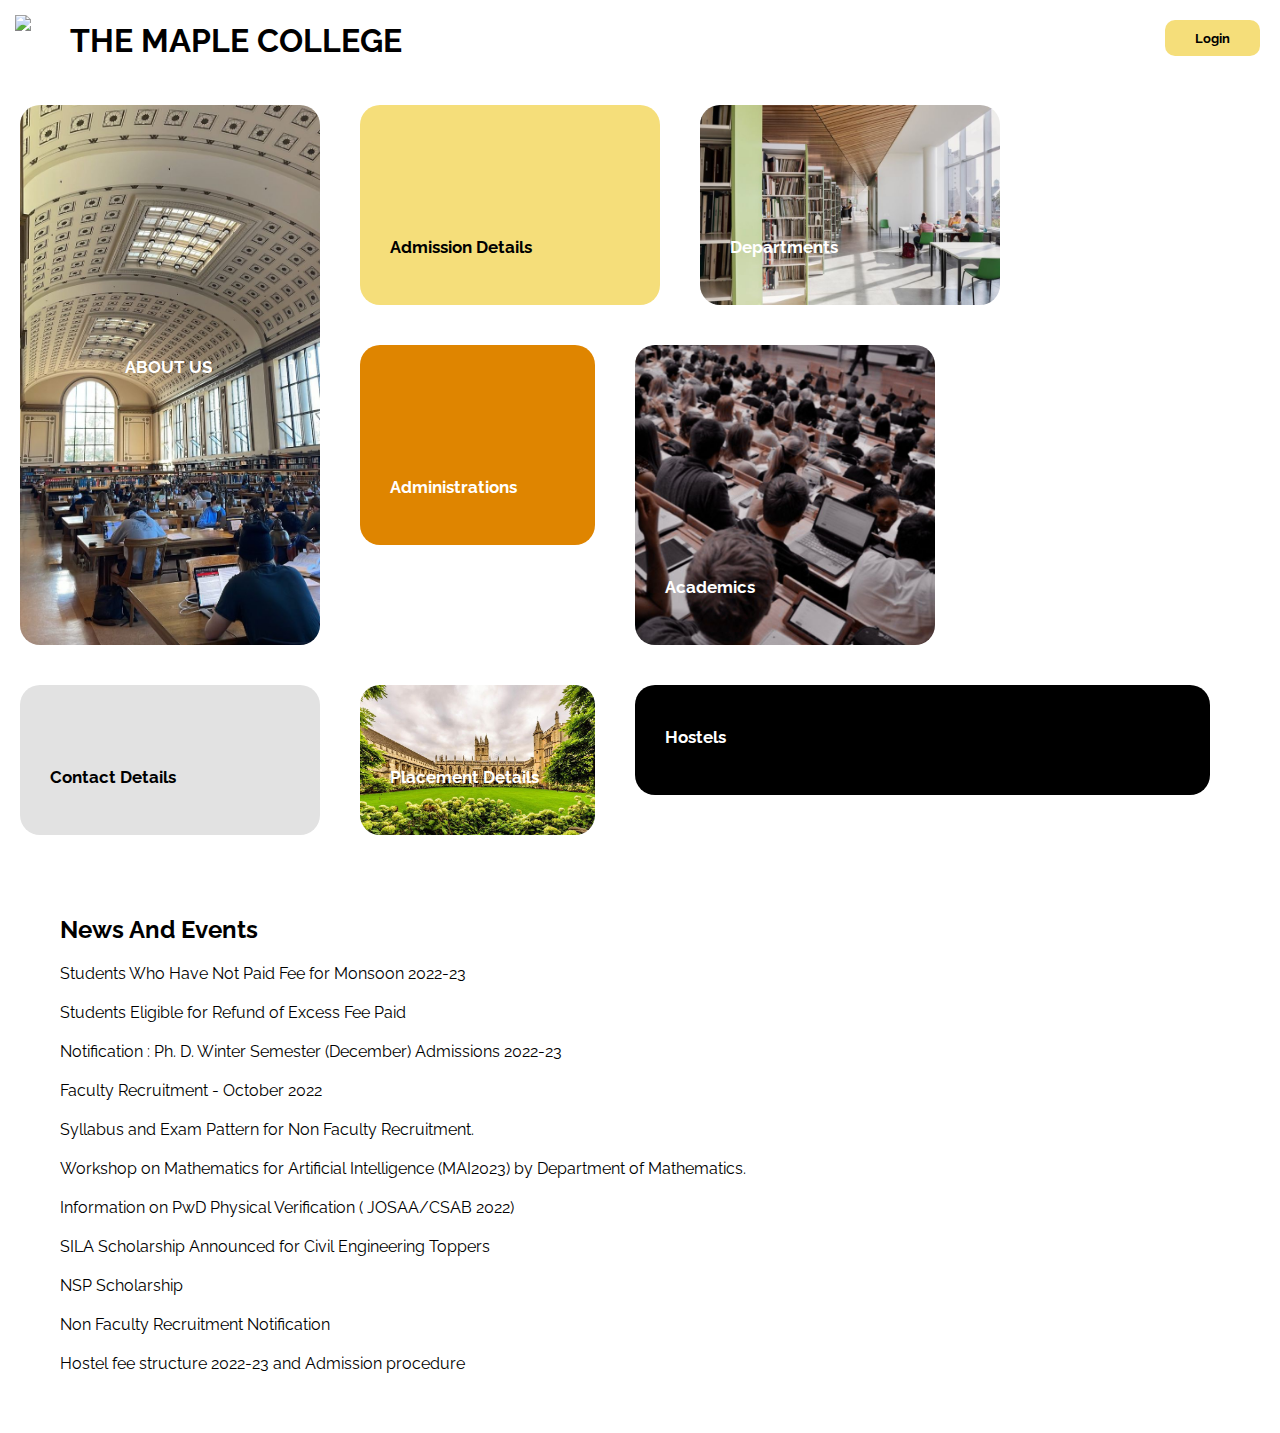
==== index.html @ d2d2329b "Add files via upload" ====
<!DOCTYPE html>
<html>
<head>
	<meta charset="utf-8">
	<meta name="viewport" content="width=device-width, initial-scale=1">
	<title>Maple College of Arts and Science</title>
	<link rel="stylesheet" type="text/css" href="style.css">
</head>
<body>
	<nav>
		<div class="header1">
			<img id="logo" src="2.png">
			<h1>THE MAPLE COLLEGE</h1>
			<a href="login.html"><button id="login">Login</button></a>
		</div>
	</nav>

<!-- homepage of the website -->

<div class="flexbox">
	<section id="aboutt">
		<div class="aboutt">
			<a href="about.html"><h5>ABOUT US</h5></a>
		</div>
	</section>
	<section id="admission">
		<div class="admission">
			<a href="admission.html"><h5>Admission Details</h5></a>
		</div>
	</section>
	<section id="departments">
		<div class="departments">
			<a href="department.html"><h5>Departments</h5></a>
		</div>
	</section>
	<section id="administrations">
		<div class="administrations">
			<a href="administration.html"><h5>Administrations</h5></a>
		</div>
	</section>
	<section id="academics">
		<div class="academics">
			<a href="academics.html"><h5>Academics</h5></a>
		</div>
	</section>
	<section id="contact">
		<div class=contact>
			<a href="contact.html"><h5>Contact Details</h5></a>
		</div>
	</section>
	</section>
	<section id="placements">
		<div class="placements">
			<a href="placement.html"><h5>Placement Details</h5></a>
		</div>
	</section>
	<section id="more">
		<div class="more">
			<a href="more.html"><h5>Hostels</h5></a>
		</div>
	</section>
</div>

<div class="news">
	<h2>News And Events</h2>
	<ul>
<li><a href="#">Students Who Have Not Paid Fee for Monsoon 2022-23</li></a>
<li><a href="#">Students Eligible for Refund of Excess Fee Paid</li></a>
<li><a href="#">Notification : Ph. D. Winter Semester (December) Admissions 2022-23</li></a>
<li><a href="#">Faculty Recruitment - October 2022</li></a>
<li><a href="#">Syllabus and Exam Pattern for Non Faculty Recruitment.</li></a>
<li><a href="#">Workshop on Mathematics for Artificial Intelligence (MAI2023) by Department of Mathematics.</li></a>
<li><a href="#">Information on PwD Physical Verification ( JOSAA/CSAB 2022)</li></a>
<li><a href="#">SILA Scholarship Announced for Civil Engineering Toppers</li></a>
<li><a href="#">NSP Scholarship</li></a>
<li><a href="#">Non Faculty Recruitment Notification</li></a>
<li><a href="#">Hostel fee structure 2022-23 and Admission procedure</li></a>
	</ul>
	
</div>
---- style.css ----
@import url('https://fonts.googleapis.com/css2?family=Montserrat:wght@500&family=Raleway:wght@200&display=swap');
*{
	margin: 0px;
	padding: 0px;
	font-family: 'Raleway', sans-serif;
}
.header1{
	display: inline-block;
	width: 100%;
}
#logo{
	width: 40px;
	padding: 15px;
	float: left;
}
.header1 h1{
	float: left;
	padding: 22px 0px;
}
#login{
	color: black;
	font-weight: bold;
	float: right;
	margin: 20px;
	padding: 10px 30px;
	background-color: #f5de7a;
	border: none;
	border-radius: 10px;
}
#login:hover{
	background-color: #efbf38;
}
.flexbox{
	margin-bottom: 200px;
}
.flexbox a h5:hover{
	font-weight: bolder;
	border-bottom: solid;
	border-color: white;

}
.flexbox div{
	border-radius: 20px;
	display: inline-block;
	float: left;
	flex-wrap: wrap;
	position: relative;
	margin: 20px;
	font-size: 20px;
	font-weight: bold;
}
.aboutt{
	height: 540px;
	width: 300px;
	background-image:url(img/hall.jpg);
	background-repeat: no-repeat;
	background-position: center;
	background-size: 100% 100%;
}
.aboutt h5{
	padding-top: 250px;
	padding-left: 105px;
	float: left;
	justify-content: left;
	line-height: 1.5;
	color: black;
	font-weight: bold;
	color: white;
	text-decoration: none;
	
}
.aboutt p{
	padding: 20px;
}
.admission{
	height: 200px;
	width: 300px;
	background-color: #f5de7a;
}
.admission h5{
	padding-top: 130px;
	padding-left: 30px;
	float: left;
	justify-content: left;
	line-height: 1.5;
	color: black;
	font-weight: bold;
}
.departments{
	height: 200px;
	width: 300px;
	/*background-color: #fa5300;*/
	background-image: url(img/library.jpg);
	background-repeat: no-repeat;
	background-position: center;
	background-size: 100% 100%;
}
.departments h5{
	padding-top: 130px;
	padding-left: 30px;
	float: left;
	justify-content: left;
	line-height: 1.5;
	color: white;
	
}
.administrations{
	height: 200px;
	width: 235px;
	background-color: #df8500;
	
}
.administrations h5{
	padding-top: 130px;
	padding-left: 30px;
	float: left;
	justify-content: left;
	line-height: 1.5;
	color: white;
}
.academics{
	height: 300px;
	width: 300px;
	/*background-color: #fa0643;*/
	background-image: url(img/class.jpg);
	background-repeat: no-repeat;
	background-position: center;
	background-size: 100% 100%;
	
}
.academics h5{
	padding-top: 230px;
	padding-left: 30px;
	float: left;
	justify-content: left;
	line-height: 1.5;
	color: white;
}
.contact{
	height: 150px;
	width: 300px;
	background-color: #e2e2e2;
}

.contact h5{
	padding-top: 80px;
	padding-left: 30px;
	float: left;
	justify-content: left;
	line-height: 1.5;
	color: black;
}
.placements{
	height: 150px;
	width: 235px;
	background-image: url(img/green.jpg);
	background-repeat: no-repeat;
	background-position: center;
	background-size: 100% 100%;
}
.placements h5{
	padding-top: 80px;
	padding-left: 30px;
	float: left;
	justify-content: left;
	line-height: 1.5;
	color: white;
	
}
.more{
	height: 110px;
	width: 575px;
	background-color: black;
}
.more h5{
	padding-top: 40px;
	padding-left: 30px;
	float: left;
	justify-content: left;
	line-height: 1.5;
	color: white;
}
.news{
	float: left;
	margin: 50px;
}
.news h2{
	padding: 10px;
}
.news ul li{
	padding: 10px;
	list-style-type: none;
}
.news ul li a{
	text-decoration: none;
	color: black;
}
.news ul li a:hover{
	font-weight: bolder;
	color: saddlebrown;
}
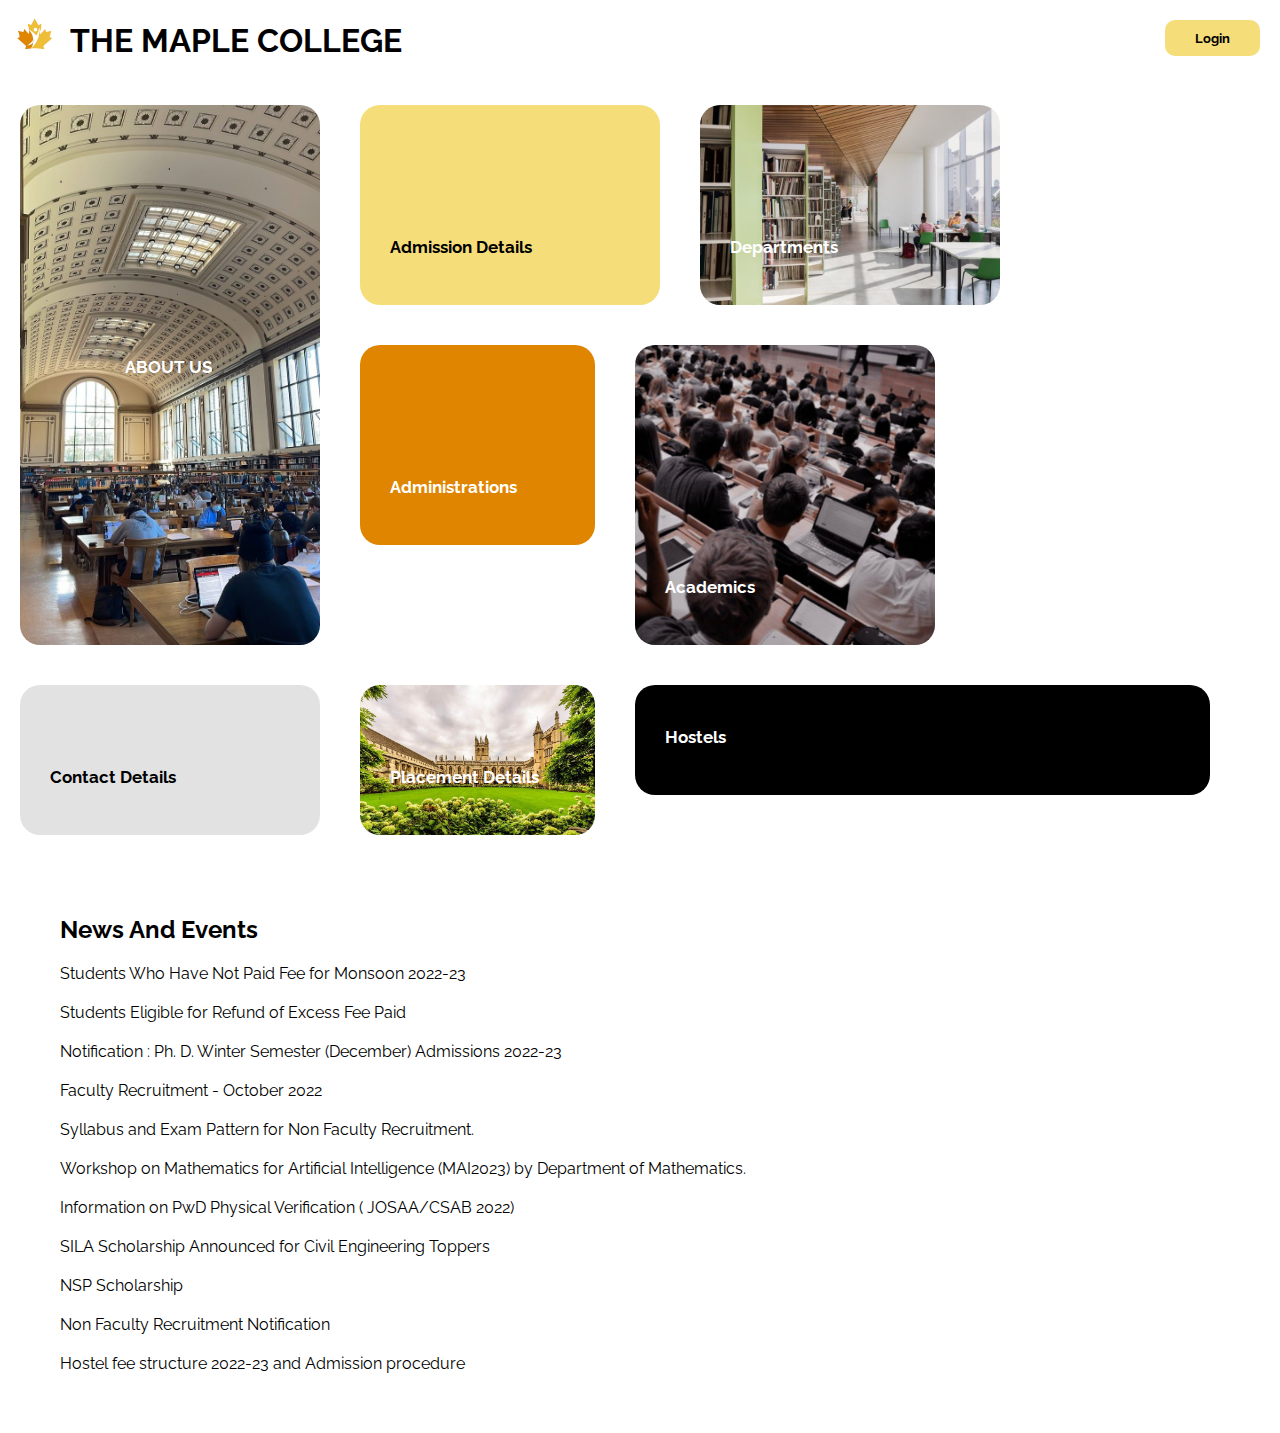
==== commit 5ed1ab01: "Update index.html" ====
--- a/index.html
+++ b/index.html
@@ -9,7 +9,7 @@
 <body>
 	<nav>
 		<div class="header1">
-			<img id="logo" src="2.png">
+			<img id="logo" src="img/2.png">
 			<h1>THE MAPLE COLLEGE</h1>
 			<a href="login.html"><button id="login">Login</button></a>
 		</div>
